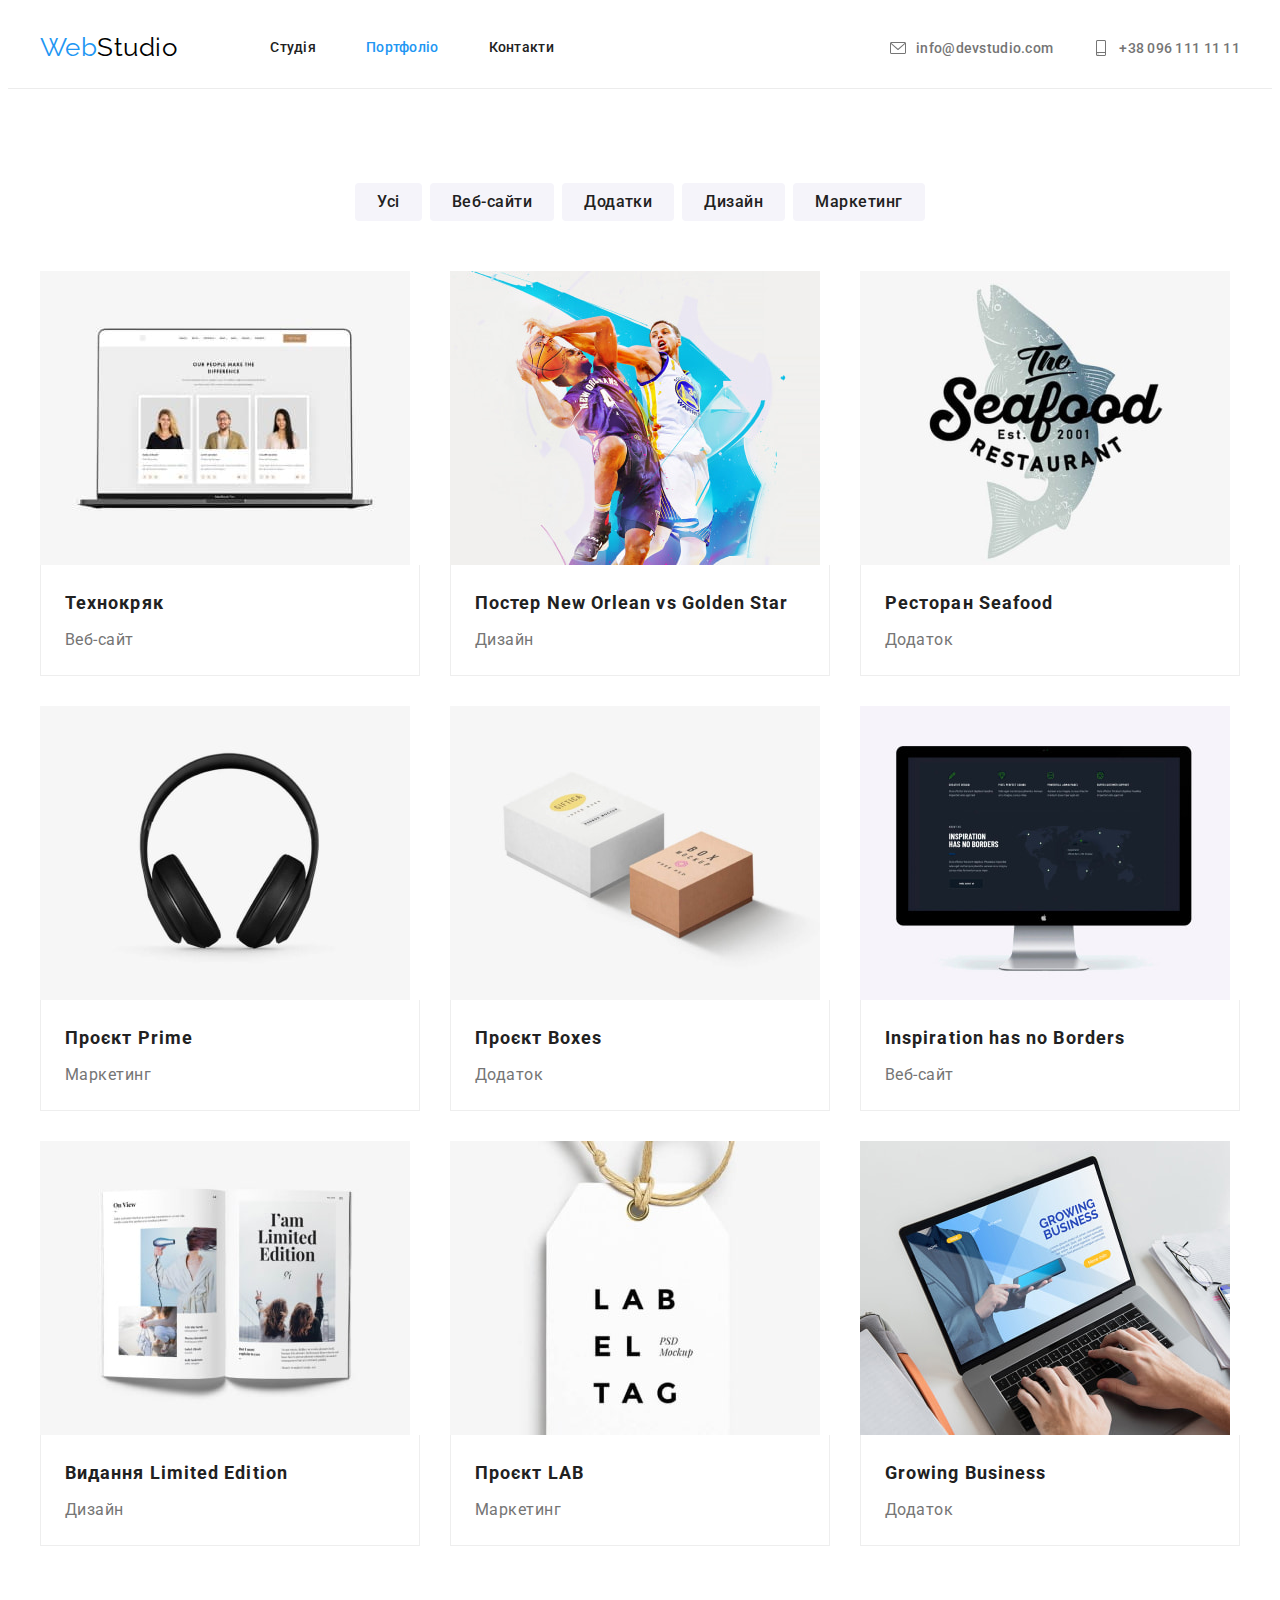
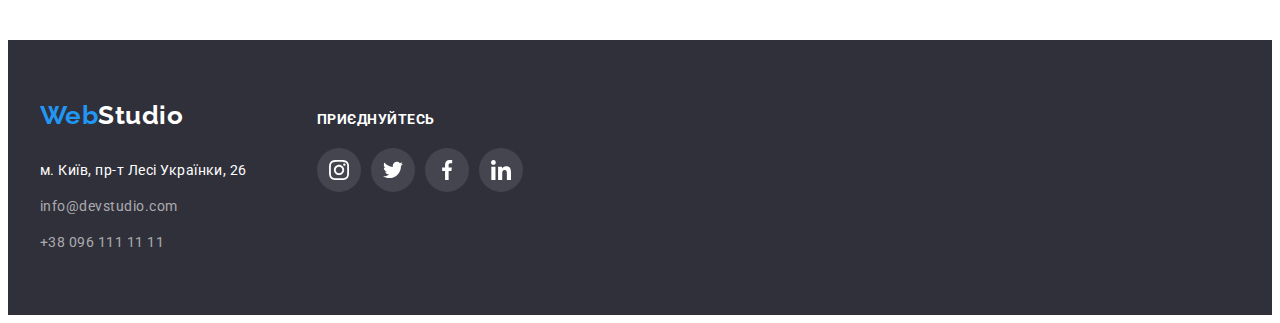
==== portfolio.html @ 2d452a39 "home-first" ====
<!DOCTYPE html>
<html lang="uk">

<head>
  <meta charset="UTF-8">
  <meta http-equiv="X-UA-Compatible" content="IE=edge">
  <meta name="viewport" content="width=device-width, initial-scale=1.0">
  <title>Web Studio/Portfolio</title>
  <link rel="preconnect" href="https://fonts.googleapis.com">
  <link rel="preconnect" href="https://fonts.gstatic.com" crossorigin>
  <link href="https://fonts.googleapis.com/css2?family=Raleway:wght@700&family=Roboto:wght@400;500;700;900&display=swap"
    rel="stylesheet">
  <link rel="stylesheet" href="https://cdnjs.cloudflare.com/ajax/libs/modern-normalize/1.1.0/modern-normalize.min.css"
    integrity="sha512-wpPYUAdjBVSE4KJnH1VR1HeZfpl1ub8YT/NKx4PuQ5NmX2tKuGu6U/JRp5y+Y8XG2tV+wKQpNHVUX03MfMFn9Q=="
    crossorigin="anonymous" referrerpolicy="no-referrer" />
  <link rel="stylesheet" href="./css/styles.css">
</head>

<body>
  <!--Шапка-->
  <header class="header">
    <div class="container">
      <a href="./index.html" class="header-logo link" lang="en" rel="noreferrer noopener">
        <span class="web">Web</span>Studio
      </a>
      <nav class="header-nav">
        <ul class="header-list list">
          <li class="header-items"><a href="./index.html" class="header-link link">Студія</a></li>
          <li class="header-items"><a href="./portfolio.html" class="header-link link current">Портфоліо</a></li>
          <li class="header-items"><a href="#contacts" class="header-link link">Контакти</a></li>
        </ul>
      </nav>
      <ul class="header-contact list">
        <li class="item-mail"><a href="mailto:info@devstudio.com" class="header-mail link">
            <svg width="16" height="16" class="icon-mail">
              <use href="./images/icons.svg#icon-envelope"></use>
            </svg>
            info@devstudio.com</a></li>
        <li class="item-tel"><a href="tel:+380961111111" class="header-tel link">
            <svg width="16" height="16" class="icon-tel">
              <use href="./images/icons.svg#icon-smartphone"></use>
            </svg>
            +38 096 111 11 11</a></li>
      </ul>
    </div>
  </header>

  <!--Основний контент-->

  <main>

    <!--Проєкти-->

    <section class="projects section">
      <div class="container">
        <h1 class="visually-hidden">Проєкти</h1>
        <ul class="projects-list list">
          <li class="projects-items"><button type="button" class="btn">Усі</button></li>
          <li class="projects-items"><button type="button" class="btn">Веб-сайти</button></li>
          <li class="projects-items"><button type="button" class="btn">Додатки</button></li>
          <li class="projects-items"><button type="button" class="btn">Дизайн</button></li>
          <li class="projects-items"><button type="button" class="btn">Маркетинг</button></li>
        </ul>
        <ul class="projects-gallery list">
          <li class="projects-gallery-items">
            <img src="./images/group1.jpg" alt="зображення людей на екрані ноутбука" width="370">
            <div class="description">
              <h2 class="projects-gallery-title title">Технокряк</h2>
              <p class="projects-gallery-text">Веб-сайт</p>
            </div>
          </li>
          <li class="projects-gallery-items">
            <img src="./images/group2.jpg" alt="зображення постера на якому нарисовані баскетболісти" width="370">
            <div class="description">
              <h2 class="projects-gallery-title title">Постер New Orlean vs Golden Star</h2>
              <p class="projects-gallery-text">Дизайн</p>
            </div>
          </li>
          <li class="projects-gallery-items">
            <img src="./images/group3.jpg" alt="зображення емблеми рибного ресторану" width="370">
            <div class="description">
              <h2 class="projects-gallery-title title">Ресторан Seafood</h2>
              <p class="projects-gallery-text">Додаток</p>
            </div>
          </li>
          <li class="projects-gallery-items">
            <img src="./images/group4.jpg" alt="зображення навушників" width="370">
            <div class="description">
              <h2 class="projects-gallery-title title">Проєкт Prime</h2>
              <p class="projects-gallery-text">Маркетинг</p>
            </div>
          </li>
          <li class="projects-gallery-items">
            <img src="./images/group5.jpg" alt="зображення коробок" width="370">
            <div class="description">
              <h2 class="projects-gallery-title title">Проєкт Boxes</h2>
              <p class="projects-gallery-text">Додаток</p>
            </div>
          </li>
          <li class="projects-gallery-items">
            <img src="./images/group6.jpg" alt="зображення Imac" width="370">
            <div class="description">
              <h2 class="projects-gallery-title title">Inspiration has no Borders</h2>
              <p class="projects-gallery-text">Веб-сайт</p>
            </div>
          </li>
          <li class="projects-gallery-items">
            <img src="./images/group7.jpg" alt="зображення розкритої книги" width="370">
            <div class="description">
              <h2 class="projects-gallery-title title">Видання Limited Edition</h2>
              <p class="projects-gallery-text">Дизайн</p>
            </div>
          </li>
          <li class="projects-gallery-items">
            <img src="./images/group8.jpg" alt="зображення бирки" width="370">
            <div class="description">
              <h2 class="projects-gallery-title title">Проєкт LAB</h2>
              <p class="projects-gallery-text">Маркетинг</p>
            </div>
          </li>
          <li class="projects-gallery-items">
            <img src="./images/group9.jpg" alt="зображення ноутбука з рекламою" width="370">
            <div class="description">
              <h2 class="projects-gallery-title title">Growing Business</h2>
              <p class="projects-gallery-text">Додаток</p>
            </div>
          </li>
        </ul>
      </div>
    </section>

  </main>

  <!--Подвал-->
  <footer class="footer">
    <div class="container">
      <div class="footer-cont">
        <address id="contacts" class="footer-address">
          <a href="./index.html" lang="en" rel="noreferrer noopener" class="footer-logo link">
            <span class="web">Web</span>Studio
          </a>
          <ul class="footer-list list">
            <li class="footer-items">м. Київ, пр-т Лесі Українки, 26</li>
            <li>
              <a href="mailto:info@devstudio.com" class="footer-mail link">info@devstudio.com</a>
            </li>
            <li>
              <a href="tel:+380961111111" class="footer-tel link">+38 096 111 11 11</a>
            </li>
          </ul>
        </address>
        <div class="footer-soc">
          <h2 class="footer-soc-title title">приєднуйтесь</h2>
          <ul class="footer-soc-list list">
            <li class="footer-soc-items"><a href="" class="footer-soc-link link">
                <svg width="20" height="20" class="footer-soc-icons">
                  <use href="./images/icons.svg#icon-instagram"></use>
                </svg>
              </a></li>
            <li class="footer-soc-items"><a href="" class="footer-soc-link link">
                <svg width="20" height="20" class="footer-soc-icons">
                  <use href="./images/icons.svg#icon-twitter"></use>
                </svg>
              </a></li>
            <li class="footer-soc-items"><a href="" class="footer-soc-link link">
                <svg width="20" height="20" class="footer-soc-icons">
                  <use href="./images/icons.svg#icon-facebook"></use>
                </svg>
              </a></li>
            <li class="footer-soc-items"><a href="" class="footer-soc-link link">
                <svg width="20" height="20" class="footer-soc-icons">
                  <use href="./images/icons.svg#icon-linkedin"></use>
                </svg>
              </a></li>
          </ul>
        </div>
      </div>
    </div>
  </footer>
</body>

</html>
---- css/styles.css ----
:root {
  --primary-color: #ffffff;
  --second-color: #212121;
  --additional-color: #757575;
  --footer-color: #2f303a;
  --accent-link-color: #2196f3;

  --main-font: 'Roboto', sans-serif;
}
p,
h1,
h2,
h3,
h4,
h5,
h6 {
  margin: 0px;
}
ul {
  margin: 0px;
  padding-left: 0px;
}
img {
  display: block;
  max-width: 100%;
  height: auto;
}

body {
  font-family: var(--main-font);
  color: var(--second-color);
  background-color: var(--primary-color);
  letter-spacing: 0.03em;
}
/* Universal classes */
.container {
  width: 1200px;
  padding: 0px 15px;
  margin: 0px auto;
}
.section {
  padding: 94px 0px;
}
.link {
  text-decoration: none;
}
.list {
  list-style: none;
}
.btn {
  padding: 6px 22px;
  border: 0px;
  border-radius: 4px;

  font-family: inherit;
  cursor: pointer;
  background-color: #f5f4fa;
  font-weight: 500;
  font-size: 16px;
  line-height: 1.63;
  text-align: center;
  letter-spacing: 0.03em;
  color: var(--second-color);
}
.btn:hover,
.btn:focus {
  background-color: var(--accent-link-color);
  box-shadow: 0px 3px 1px rgba(0, 0, 0, 0.1), 0px 1px 2px rgba(0, 0, 0, 0.08),
    0px 2px 2px rgba(0, 0, 0, 0.12);
  border-radius: 4px;
}
.title {
  font-size: 36px;
  line-height: 1.17;
}
.visually-hidden {
  position: absolute;
  width: 1px;
  height: 1px;
  margin: -1px;
  border: 0;
  padding: 0;
  white-space: nowrap;
  overflow: hidden;
}

/* -----------HEADER----------- */
.header {
  border-bottom: 1px solid #ececec;
}
header .container {
  display: flex;
  align-items: center;
}
.header-logo {
  margin-right: 93px;
  padding-top: 24px;
  padding-bottom: 25px;
  display: block;

  font-family: 'Raleway', sans-serif;
  font-size: 26px;
  line-height: 1.19;
  color: #000000;
}
.web {
  font-family: 'Raleway', sans-serif;
  font-size: 26px;
  line-height: 1.19;
  color: var(--accent-link-color);
}
.header-list {
  display: flex;
}
.header-items:not(:last-child) {
  margin-right: 50px;
}
.header-link {
  display: block;
  padding-top: 32px;
  padding-bottom: 32px;

  font-weight: 500;
  font-size: 14px;
  line-height: 1.14;
  letter-spacing: 0.02em;
  color: var(--second-color);
}
.header-link:hover,
.header-link:focus {
  color: var(--accent-link-color);
}
.header-contact {
  display: flex;
  margin-left: auto;
}
.item-mail {
  margin-right: 40px;
}
.header-mail {
  display: flex;
  justify-content: center;
  align-items: center;
  padding-top: 32px;
  padding-bottom: 32px;

  font-weight: 500;
  font-size: 14px;
  line-height: 16px;
  letter-spacing: 0.02em;
  color: var(--additional-color);
}
.header-mail:hover,
.header-mail:focus {
  color: var(--accent-link-color);
}
.header-tel {
  display: flex;
  justify-content: center;
  align-items: center;
  padding-top: 32px;
  padding-bottom: 32px;

  font-weight: 500;
  font-size: 14px;
  line-height: 16px;
  letter-spacing: 0.02em;
  color: var(--additional-color);
}
.header-tel:hover,
.header-tel:focus {
  color: var(--accent-link-color);
}
.current {
  color: var(--accent-link-color);
}
.icon-mail,
.icon-tel {
  margin-right: 10px;
  fill: currentColor;
}
/* -----------HERO----------- */
.hero {
  max-width: 1600px;
  height: 600px;
  padding: 200px 0px;
  text-align: center;
  margin-left: auto;
  margin-right: auto;

  background-color: #c4c4c4;
  background-image: linear-gradient(to right, rgba(47, 48, 58, 0.4), rgba(47, 48, 58, 0.4)),
    url(../images/banner.jpg);
  background-repeat: no-repeat;
  background-size: cover;
  background-position: center;
}
.hero-title {
  margin-bottom: 30px;

  font-weight: 900;
  font-size: 44px;
  line-height: 1.36;
  text-align: center;
  letter-spacing: 0.06em;
  text-transform: uppercase;
  color: var(--primary-color);
}
.hero-btn {
  padding: 10px 24px;
  box-shadow: 0px 4px 4px rgba(0, 0, 0, 0.15);
  border-radius: 4px;
  border: 0px;

  background-color: var(--accent-link-color);
  font-weight: 700;
  font-size: 16px;
  line-height: 1.88;
  align-items: center;
  text-align: center;
  letter-spacing: 0.06em;
  color: var(--primary-color);
  font-family: inherit;
  cursor: pointer;
}
.hero-btn:hover,
.hero-btn:focus {
  background-color: var(--accent-link-color);
}
/* -----------Features----------- */
.features-list {
  display: flex;
}
.features-items:not(:last-child) {
  margin-right: 30px;
}
.features-items {
  flex-basis: calc((100% - 90px) / 4);
  justify-content: center;
  align-items: center;
}
.icon-features {
  display: flex;
  justify-content: center;
  align-items: center;
  background: #f5f4fa;
  border-radius: 4px;
  height: 120px;
  margin-bottom: 30px;
}
.features-title {
  margin-bottom: 10px;

  font-size: 14px;
  line-height: 1.14;
  text-transform: uppercase;
}
.features-text {
  font-size: 14px;
  line-height: 1.71;
  color: var(--additional-color);
}
/* -----------Busyness----------- */
.busyness-title {
  margin-bottom: 50px;
  text-align: center;
}
.busyness-list {
  display: flex;
}
.busyness-items {
  flex-basis: calc((100% - 60px) / 3);
}
.busyness-items:not(:last-child) {
  margin-right: 30px;
}
.no-padding {
  padding-top: 0px;
}
/* -----------Team----------- */
.team {
  background-color: #f5f4fa;
}
.team-title {
  margin-bottom: 50px;
  text-align: center;
}
.team-list {
  display: flex;
}
.team-items {
  flex-basis: calc((100% - 90px) / 4);
  box-shadow: 0px 1px 3px rgba(0, 0, 0, 0.12), 0px 1px 1px rgba(0, 0, 0, 0.14),
    0px 2px 1px rgba(0, 0, 0, 0.2);
  border-radius: 0px 0px 4px 4px;

  background-color: var(--primary-color);
}
.team-items:not(:last-child) {
  margin-right: 30px;
}
.team-name {
  margin-top: 30px;
  margin-bottom: 10px;

  font-weight: 500;
  font-size: 16px;
  line-height: 1.19;
  text-align: center;
}
.tech-skill {
  margin-bottom: 16px;

  font-size: 16px;
  line-height: 1.19;
  text-align: center;
  color: var(--additional-color);
}
.team-soc-list {
  margin-bottom: 30px;
  display: flex;
  justify-content: center;
  align-items: center;
}
.team-soc-items {
  width: 44px;
  height: 44px;
}
.team-soc-items:not(:last-child) {
  margin-right: 10px;
}
.team-soc-link {
  width: 100%;
  height: 100%;
  display: flex;
  justify-content: center;
  align-items: center;
  border-radius: 50%;
  color: #afb1b8;
}
.team-soc-link:hover,
.team-soc-link:focus {
  background-color: var(--accent-link-color);
  color: var(--primary-color);
}
.team-soc-icons {
  fill: currentColor;
}

/* -----------Clients----------- */
.clients-title {
  margin-bottom: 50px;
  text-align: center;
}
.clients-list {
  display: flex;
}
.clients-items {
  flex-basis: calc((100% - 150px) / 6);
}
.clients-items:not(:last-child) {
  margin-right: 30px;
}
.clients-link {
  display: flex;
  justify-content: center;
  align-items: center;
  width: 170px;
  height: 92px;
  border: 1px solid #afb1b8;
  border-radius: 4px;
  color: #afb1b8;
}
.clients-link:hover,
.clients-link:focus {
  color: var(--accent-link-color);
  border-color: var(--accent-link-color);
}
.clients-icon {
  fill: currentColor;
}

/* -----------Projects----------- */
.projects-list {
  display: flex;
  justify-content: center;
  margin-bottom: 50px;
}
.projects-items:not(:last-child) {
  margin-right: 8px;
}
.projects-gallery {
  display: flex;
  flex-wrap: wrap;
}
.projects-gallery-items {
  margin-right: 30px;
  margin-bottom: 30px;
  flex-basis: calc((100% - 60px) / 3);

  background-color: var(--primary-color);
}
.projects-gallery-items:nth-child(3n + 3) {
  margin-right: 0px;
}
.projects-gallery-items:nth-last-child(-n + 3) {
  margin-bottom: 0px;
}
.projects-gallery-items:hover {
  box-shadow: 0px 1px 1px rgba(0, 0, 0, 0.12), 0px 4px 4px rgba(0, 0, 0, 0.06),
    1px 4px 6px rgba(0, 0, 0, 0.16);
}
.description {
  padding: 20px 24px;
  border: 1px solid #eeeeee;
  border-top: 0px;
}
.projects-gallery-title {
  margin-bottom: 4px;

  font-size: 18px;
  line-height: 2;
  letter-spacing: 0.06em;
}
.projects-gallery-text {
  font-size: 16px;
  line-height: 1.88;
  color: var(--additional-color);
}
/* -----------Footer----------- */
.footer {
  background-color: var(--footer-color);
}
.footer-cont {
  display: flex;
}
.footer-address {
  padding-top: 60px;
  padding-bottom: 60px;
  margin-right: 70px;
  font-style: normal;
  font-size: 14px;
  line-height: 1.71;
}
.footer-logo {
  display: block;
  margin-bottom: 28px;

  font-family: 'Raleway', sans-serif;
  font-weight: 700;
  font-size: 26px;
  line-height: 1.19;
  color: var(--primary-color);
}
.footer-items {
  font-size: 14px;
  line-height: 1.71;
  color: var(--primary-color);
}
.footer-mail {
  display: block;
  margin-top: 12px;

  font-size: 14px;
  line-height: 1.71;
  color: rgba(255, 255, 255, 0.6);
}
.footer-mail:hover,
.footer-mail:focus {
  color: var(--accent-link-color);
}
.footer-tel {
  display: block;
  margin-top: 12px;

  font-size: 14px;
  line-height: 1.71;
  color: rgba(255, 255, 255, 0.6);
}
.footer-tel:hover,
.footer-tel:focus {
  color: var(--accent-link-color);
}
.footer-soc {
  padding-top: 72px;
  padding-bottom: 100px;
}
.footer-soc-title {
  margin-bottom: 20px;
  color: var(--primary-color);
  font-size: 14px;
  line-height: 1.14;
  text-transform: uppercase;
}
.footer-soc-list {
  display: flex;
  justify-content: center;
  align-items: center;
}
.footer-soc-items {
  width: 44px;
  height: 44px;
  border-radius: 50%;
  background: rgba(255, 255, 255, 0.1);
}
.footer-soc-items:not(:last-child) {
  margin-right: 10px;
}
.footer-soc-link {
  width: 100%;
  height: 100%;
  display: flex;
  justify-content: center;
  align-items: center;
  border-radius: 50%;
  color: var(--primary-color);
}
.footer-soc-link:hover,
.footer-soc-link:focus {
  background-color: var(--accent-link-color);
}
.footer-soc-icons {
  fill: currentColor;
}
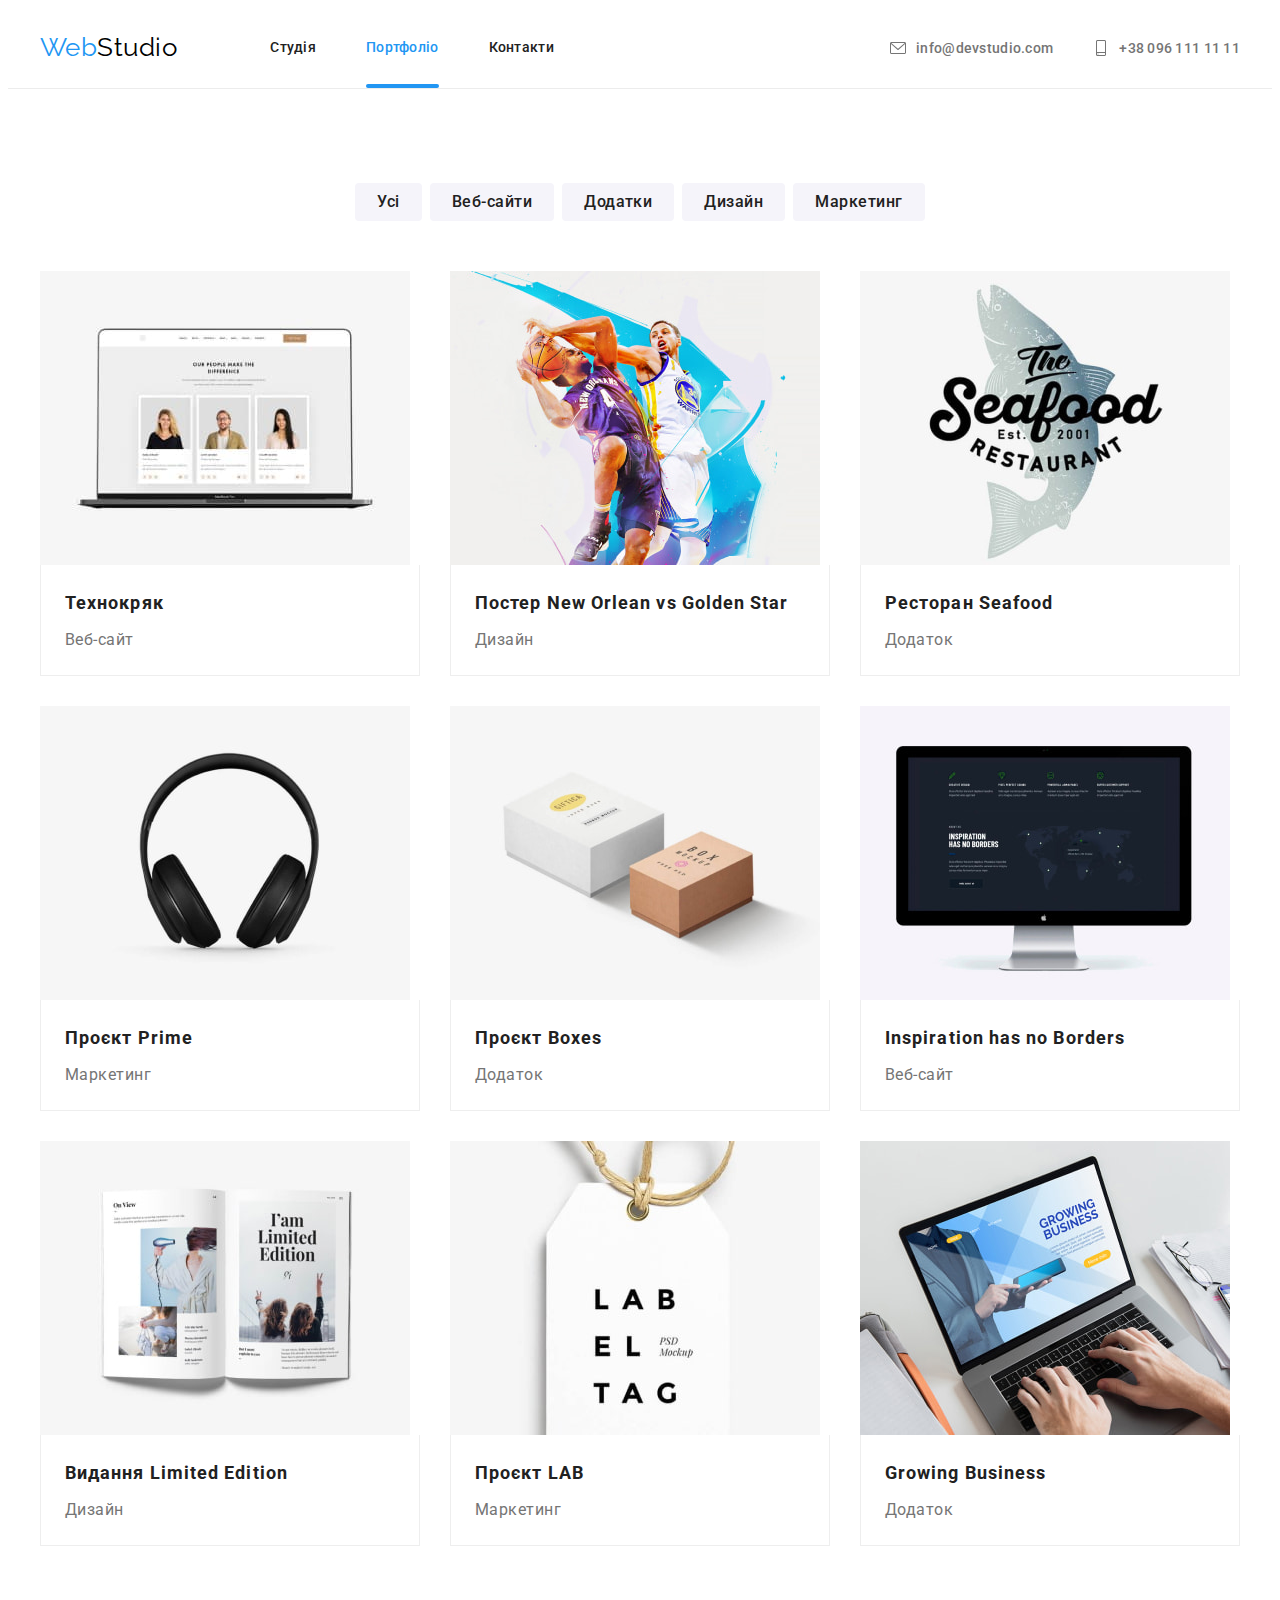
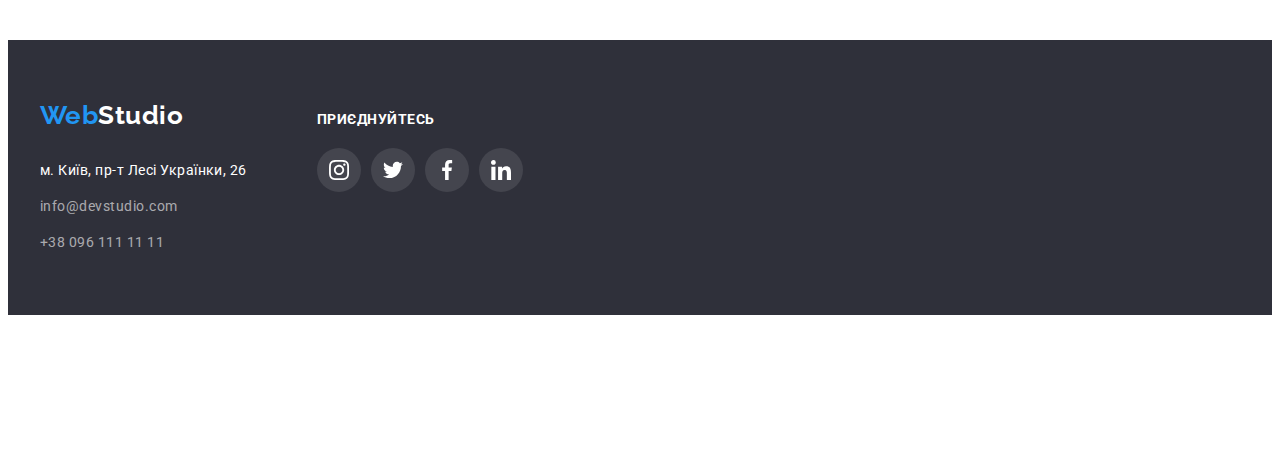
==== commit 90f95d18: "home-two" ====
--- a/portfolio.html
+++ b/portfolio.html
@@ -63,67 +63,148 @@
         </ul>
         <ul class="projects-gallery list">
           <li class="projects-gallery-items">
-            <img src="./images/group1.jpg" alt="зображення людей на екрані ноутбука" width="370">
-            <div class="description">
-              <h2 class="projects-gallery-title title">Технокряк</h2>
-              <p class="projects-gallery-text">Веб-сайт</p>
-            </div>
-          </li>
-          <li class="projects-gallery-items">
-            <img src="./images/group2.jpg" alt="зображення постера на якому нарисовані баскетболісти" width="370">
-            <div class="description">
-              <h2 class="projects-gallery-title title">Постер New Orlean vs Golden Star</h2>
-              <p class="projects-gallery-text">Дизайн</p>
-            </div>
-          </li>
-          <li class="projects-gallery-items">
-            <img src="./images/group3.jpg" alt="зображення емблеми рибного ресторану" width="370">
-            <div class="description">
-              <h2 class="projects-gallery-title title">Ресторан Seafood</h2>
-              <p class="projects-gallery-text">Додаток</p>
-            </div>
-          </li>
-          <li class="projects-gallery-items">
-            <img src="./images/group4.jpg" alt="зображення навушників" width="370">
-            <div class="description">
-              <h2 class="projects-gallery-title title">Проєкт Prime</h2>
-              <p class="projects-gallery-text">Маркетинг</p>
-            </div>
-          </li>
-          <li class="projects-gallery-items">
-            <img src="./images/group5.jpg" alt="зображення коробок" width="370">
-            <div class="description">
-              <h2 class="projects-gallery-title title">Проєкт Boxes</h2>
-              <p class="projects-gallery-text">Додаток</p>
-            </div>
-          </li>
-          <li class="projects-gallery-items">
-            <img src="./images/group6.jpg" alt="зображення Imac" width="370">
-            <div class="description">
-              <h2 class="projects-gallery-title title">Inspiration has no Borders</h2>
-              <p class="projects-gallery-text">Веб-сайт</p>
-            </div>
-          </li>
-          <li class="projects-gallery-items">
-            <img src="./images/group7.jpg" alt="зображення розкритої книги" width="370">
-            <div class="description">
-              <h2 class="projects-gallery-title title">Видання Limited Edition</h2>
-              <p class="projects-gallery-text">Дизайн</p>
-            </div>
-          </li>
-          <li class="projects-gallery-items">
-            <img src="./images/group8.jpg" alt="зображення бирки" width="370">
-            <div class="description">
-              <h2 class="projects-gallery-title title">Проєкт LAB</h2>
-              <p class="projects-gallery-text">Маркетинг</p>
-            </div>
-          </li>
-          <li class="projects-gallery-items">
-            <img src="./images/group9.jpg" alt="зображення ноутбука з рекламою" width="370">
-            <div class="description">
-              <h2 class="projects-gallery-title title">Growing Business</h2>
-              <p class="projects-gallery-text">Додаток</p>
-            </div>
+            <a href="" class="projects-gallery-link link">
+              <div class="projects-gallery-foto">
+                <img src="./images/group1.jpg" alt="зображення людей на екрані ноутбука" width="370">
+                <p class="gallery-foto-text">Ресурс пропонує комплексні пропозиції з різним рівнем функціоналу та
+                  сервісів. Все це дозволить
+                  відвідувачу отримати
+                  вичерпні відомості про компанію чи приватну особу.
+                </p>
+              </div>
+              <div class="description">
+                <h2 class="projects-gallery-title title">Технокряк</h2>
+                <p class="projects-gallery-text">Веб-сайт</p>
+              </div>
+            </a>
+          </li>
+          <li class="projects-gallery-items">
+            <a href="" class="projects-gallery-link link">
+              <div class="projects-gallery-foto">
+                <img src="./images/group2.jpg" alt="зображення постера на якому нарисовані баскетболісти" width="370">
+                <p class="gallery-foto-text">Ресурс пропонує комплексні пропозиції з різним рівнем функціоналу та
+                  сервісів. Все це дозволить
+                  відвідувачу отримати
+                  вичерпні відомості про компанію чи приватну особу.
+                </p>
+              </div>
+              <div class="description">
+                <h2 class="projects-gallery-title title">Постер New Orlean vs Golden Star</h2>
+                <p class="projects-gallery-text">Дизайн</p>
+              </div>
+            </a>
+          </li>
+          <li class="projects-gallery-items">
+            <a href="" class="projects-gallery-link link">
+              <div class="projects-gallery-foto">
+                <img src="./images/group3.jpg" alt="зображення емблеми рибного ресторану" width="370">
+                <p class="gallery-foto-text">Ресурс пропонує комплексні пропозиції з різним рівнем функціоналу та
+                  сервісів. Все це дозволить
+                  відвідувачу отримати
+                  вичерпні відомості про компанію чи приватну особу.
+                </p>
+              </div>
+              <div class="description">
+                <h2 class="projects-gallery-title title">Ресторан Seafood</h2>
+                <p class="projects-gallery-text">Додаток</p>
+              </div>
+            </a>
+          </li>
+          <li class="projects-gallery-items">
+            <a href="" class="projects-gallery-link link">
+              <div class="projects-gallery-foto">
+                <img src="./images/group4.jpg" alt="зображення навушників" width="370">
+                <p class="gallery-foto-text">Ресурс пропонує комплексні пропозиції з різним рівнем функціоналу та
+                  сервісів. Все це дозволить
+                  відвідувачу отримати
+                  вичерпні відомості про компанію чи приватну особу.
+                </p>
+              </div>
+              <div class="description">
+                <h2 class="projects-gallery-title title">Проєкт Prime</h2>
+                <p class="projects-gallery-text">Маркетинг</p>
+              </div>
+            </a>
+          </li>
+          <li class="projects-gallery-items">
+            <a href="" class="projects-gallery-link link">
+              <div class="projects-gallery-foto">
+                <img src="./images/group5.jpg" alt="зображення коробок" width="370">
+                <p class="gallery-foto-text">Ресурс пропонує комплексні пропозиції з різним рівнем функціоналу та
+                  сервісів. Все це дозволить
+                  відвідувачу отримати
+                  вичерпні відомості про компанію чи приватну особу.
+                </p>
+              </div>
+              <div class="description">
+                <h2 class="projects-gallery-title title">Проєкт Boxes</h2>
+                <p class="projects-gallery-text">Додаток</p>
+              </div>
+            </a>
+          </li>
+          <li class="projects-gallery-items">
+            <a href="" class="projects-gallery-link link">
+              <div class="projects-gallery-foto">
+                <img src="./images/group6.jpg" alt="зображення Imac" width="370">
+                <p class="gallery-foto-text">Ресурс пропонує комплексні пропозиції з різним рівнем функціоналу та
+                  сервісів. Все це дозволить
+                  відвідувачу отримати
+                  вичерпні відомості про компанію чи приватну особу.
+                </p>
+              </div>
+              <div class="description">
+                <h2 class="projects-gallery-title title">Inspiration has no Borders</h2>
+                <p class="projects-gallery-text">Веб-сайт</p>
+              </div>
+            </a>
+          </li>
+          <li class="projects-gallery-items">
+            <a href="" class="projects-gallery-link link">
+              <div class="projects-gallery-foto">
+                <img src="./images/group7.jpg" alt="зображення розкритої книги" width="370">
+                <p class="gallery-foto-text">Ресурс пропонує комплексні пропозиції з різним рівнем функціоналу та
+                  сервісів. Все це дозволить
+                  відвідувачу отримати
+                  вичерпні відомості про компанію чи приватну особу.
+                </p>
+              </div>
+              <div class="description">
+                <h2 class="projects-gallery-title title">Видання Limited Edition</h2>
+                <p class="projects-gallery-text">Дизайн</p>
+              </div>
+            </a>
+          </li>
+          <li class="projects-gallery-items">
+            <a href="" class="projects-gallery-link link">
+              <div class="projects-gallery-foto">
+                <img src="./images/group8.jpg" alt="зображення бирки" width="370">
+                <p class="gallery-foto-text">Ресурс пропонує комплексні пропозиції з різним рівнем функціоналу та
+                  сервісів. Все це дозволить
+                  відвідувачу отримати
+                  вичерпні відомості про компанію чи приватну особу.
+                </p>
+              </div>
+              <div class="description">
+                <h2 class="projects-gallery-title title">Проєкт LAB</h2>
+                <p class="projects-gallery-text">Маркетинг</p>
+              </div>
+            </a>
+          </li>
+          <li class="projects-gallery-items">
+            <a href="" class="projects-gallery-link link">
+              <div>
+                <img src="./images/group9.jpg" alt="зображення ноутбука з рекламою" width="370">
+                <p class="gallery-foto-text">Ресурс пропонує комплексні пропозиції з різним рівнем функціоналу та
+                  сервісів. Все це дозволить
+                  відвідувачу отримати
+                  вичерпні відомості про компанію чи приватну особу.
+                </p>
+              </div>
+              <div class="description">
+                <h2 class="projects-gallery-title title">Growing Business</h2>
+                <p class="projects-gallery-text">Додаток</p>
+              </div>
+            </a>
           </li>
         </ul>
       </div>
--- a/css/styles.css
+++ b/css/styles.css
@@ -61,13 +61,15 @@
   text-align: center;
   letter-spacing: 0.03em;
   color: var(--second-color);
+
+  transition: background-color 250ms cubic-bezier(0.4, 0, 0.2, 1),
+    box-shadow 250ms cubic-bezier(0.4, 0, 0.2, 1);
 }
 .btn:hover,
 .btn:focus {
   background-color: var(--accent-link-color);
   box-shadow: 0px 3px 1px rgba(0, 0, 0, 0.1), 0px 1px 2px rgba(0, 0, 0, 0.08),
     0px 2px 2px rgba(0, 0, 0, 0.12);
-  border-radius: 4px;
 }
 .title {
   font-size: 36px;
@@ -116,6 +118,8 @@
   margin-right: 50px;
 }
 .header-link {
+  position: relative;
+
   display: block;
   padding-top: 32px;
   padding-bottom: 32px;
@@ -125,10 +129,30 @@
   line-height: 1.14;
   letter-spacing: 0.02em;
   color: var(--second-color);
-}
+
+  transition: color 250ms cubic-bezier(0.4, 0, 0.2, 1);
+}
+
 .header-link:hover,
 .header-link:focus {
   color: var(--accent-link-color);
+}
+.current {
+  color: var(--accent-link-color);
+}
+.header-link.current::after {
+  content: '';
+
+  position: absolute;
+  left: 0;
+  bottom: 0;
+
+  display: block;
+  width: 100%;
+  height: 4px;
+  background-color: var(--accent-link-color);
+  border-radius: 2px;
+  bottom: 0;
 }
 .header-contact {
   display: flex;
@@ -149,6 +173,8 @@
   line-height: 16px;
   letter-spacing: 0.02em;
   color: var(--additional-color);
+
+  transition: color 250ms cubic-bezier(0.4, 0, 0.2, 1);
 }
 .header-mail:hover,
 .header-mail:focus {
@@ -166,12 +192,11 @@
   line-height: 16px;
   letter-spacing: 0.02em;
   color: var(--additional-color);
+
+  transition: color 250ms cubic-bezier(0.4, 0, 0.2, 1);
 }
 .header-tel:hover,
 .header-tel:focus {
-  color: var(--accent-link-color);
-}
-.current {
   color: var(--accent-link-color);
 }
 .icon-mail,
@@ -222,6 +247,8 @@
   color: var(--primary-color);
   font-family: inherit;
   cursor: pointer;
+
+  transition: background-color 250ms cubic-bezier(0.4, 0, 0.2, 1);
 }
 .hero-btn:hover,
 .hero-btn:focus {
@@ -261,6 +288,9 @@
   color: var(--additional-color);
 }
 /* -----------Busyness----------- */
+.no-padding {
+  padding-top: 0px;
+}
 .busyness-title {
   margin-bottom: 50px;
   text-align: center;
@@ -269,13 +299,25 @@
   display: flex;
 }
 .busyness-items {
+  position: relative;
   flex-basis: calc((100% - 60px) / 3);
 }
 .busyness-items:not(:last-child) {
   margin-right: 30px;
 }
-.no-padding {
-  padding-top: 0px;
+.busyness-description {
+  position: absolute;
+  width: 100%;
+  bottom: 0;
+  padding-top: 27px;
+  padding-bottom: 27px;
+  background-color: rgba(47, 48, 58, 0.8);
+
+  font-size: 14px;
+  line-height: 1.14;
+  text-align: center;
+  text-transform: uppercase;
+  color: var(--primary-color);
 }
 /* -----------Team----------- */
 .team {
@@ -337,6 +379,9 @@
   align-items: center;
   border-radius: 50%;
   color: #afb1b8;
+
+  transition: background-color 250ms cubic-bezier(0.4, 0, 0.2, 1),
+    color 250ms cubic-bezier(0.4, 0, 0.2, 1);
 }
 .team-soc-link:hover,
 .team-soc-link:focus {
@@ -370,6 +415,9 @@
   border: 1px solid #afb1b8;
   border-radius: 4px;
   color: #afb1b8;
+
+  transition: color 250ms cubic-bezier(0.4, 0, 0.2, 1),
+    border-color 250ms cubic-bezier(0.4, 0, 0.2, 1);
 }
 .clients-link:hover,
 .clients-link:focus {
@@ -393,12 +441,15 @@
   display: flex;
   flex-wrap: wrap;
 }
+
 .projects-gallery-items {
   margin-right: 30px;
   margin-bottom: 30px;
   flex-basis: calc((100% - 60px) / 3);
 
   background-color: var(--primary-color);
+
+  transition: box-shadow 250ms cubic-bezier(0.4, 0, 0.2, 1);
 }
 .projects-gallery-items:nth-child(3n + 3) {
   margin-right: 0px;
@@ -406,9 +457,35 @@
 .projects-gallery-items:nth-last-child(-n + 3) {
   margin-bottom: 0px;
 }
-.projects-gallery-items:hover {
+.projects-gallery-items:hover,
+.projects-gallery-items:focus {
   box-shadow: 0px 1px 1px rgba(0, 0, 0, 0.12), 0px 4px 4px rgba(0, 0, 0, 0.06),
     1px 4px 6px rgba(0, 0, 0, 0.16);
+}
+.projects-gallery-items:hover .gallery-foto-text,
+.projects-gallery-items:focus .gallery-foto-text {
+  opacity: 1;
+  transform: translateY(0);
+}
+.projects-gallery-foto {
+  position: relative;
+  overflow: hidden;
+}
+.gallery-foto-text {
+  position: absolute;
+  transform: translateY(100%);
+  opacity: 0;
+  top: 0;
+  padding: 63px 24px;
+  width: 100%;
+  height: 100%;
+  background-color: rgba(33, 150, 243, 0.9);
+  font-size: 18px;
+  line-height: 1.56;
+  color: var(--primary-color);
+
+  transition: transform 250ms cubic-bezier(0.4, 0, 0.2, 1),
+    opacity 250ms cubic-bezier(0.4, 0, 0.2, 1);
 }
 .description {
   padding: 20px 24px;
@@ -421,6 +498,7 @@
   font-size: 18px;
   line-height: 2;
   letter-spacing: 0.06em;
+  color: var(--second-color);
 }
 .projects-gallery-text {
   font-size: 16px;
@@ -464,6 +542,8 @@
   font-size: 14px;
   line-height: 1.71;
   color: rgba(255, 255, 255, 0.6);
+
+  transition: color 250ms cubic-bezier(0.4, 0, 0.2, 1);
 }
 .footer-mail:hover,
 .footer-mail:focus {
@@ -476,6 +556,8 @@
   font-size: 14px;
   line-height: 1.71;
   color: rgba(255, 255, 255, 0.6);
+
+  transition: color 250ms cubic-bezier(0.4, 0, 0.2, 1);
 }
 .footer-tel:hover,
 .footer-tel:focus {
@@ -514,6 +596,8 @@
   align-items: center;
   border-radius: 50%;
   color: var(--primary-color);
+
+  transition: background-color 250ms cubic-bezier(0.4, 0, 0.2, 1);
 }
 .footer-soc-link:hover,
 .footer-soc-link:focus {
@@ -522,3 +606,49 @@
 .footer-soc-icons {
   fill: currentColor;
 }
+/* -----------Modal----------- */
+.backdrop {
+  position: fixed;
+  top: 0;
+  left: 0;
+
+  width: 100%;
+  height: 100%;
+
+  background-color: rgba(0, 0, 0, 0.2);
+}
+.is-hidden {
+  opacity: 0;
+  pointer-events: none;
+}
+.modal {
+  position: absolute;
+  top: 50%;
+  left: 50%;
+  transform: translate(-50%, -50%);
+
+  min-height: 581px;
+  min-width: 528px;
+
+  background-color: var(--primary-color);
+  box-shadow: 0px 1px 3px rgba(0, 0, 0, 0.12), 0px 1px 1px rgba(0, 0, 0, 0.14),
+    0px 2px 1px rgba(0, 0, 0, 0.2);
+  border-radius: 4px;
+}
+.close {
+  position: absolute;
+  top: 8px;
+  right: 8px;
+  display: flex;
+  justify-content: center;
+  align-items: center;
+  width: 30px;
+  height: 30px;
+  border-radius: 50%;
+  background-color: var(--primary-color);
+  border: 1px solid rgba(0, 0, 0, 0.1);
+  cursor: pointer;
+}
+.icon-close-black {
+  fill: #000000;
+}
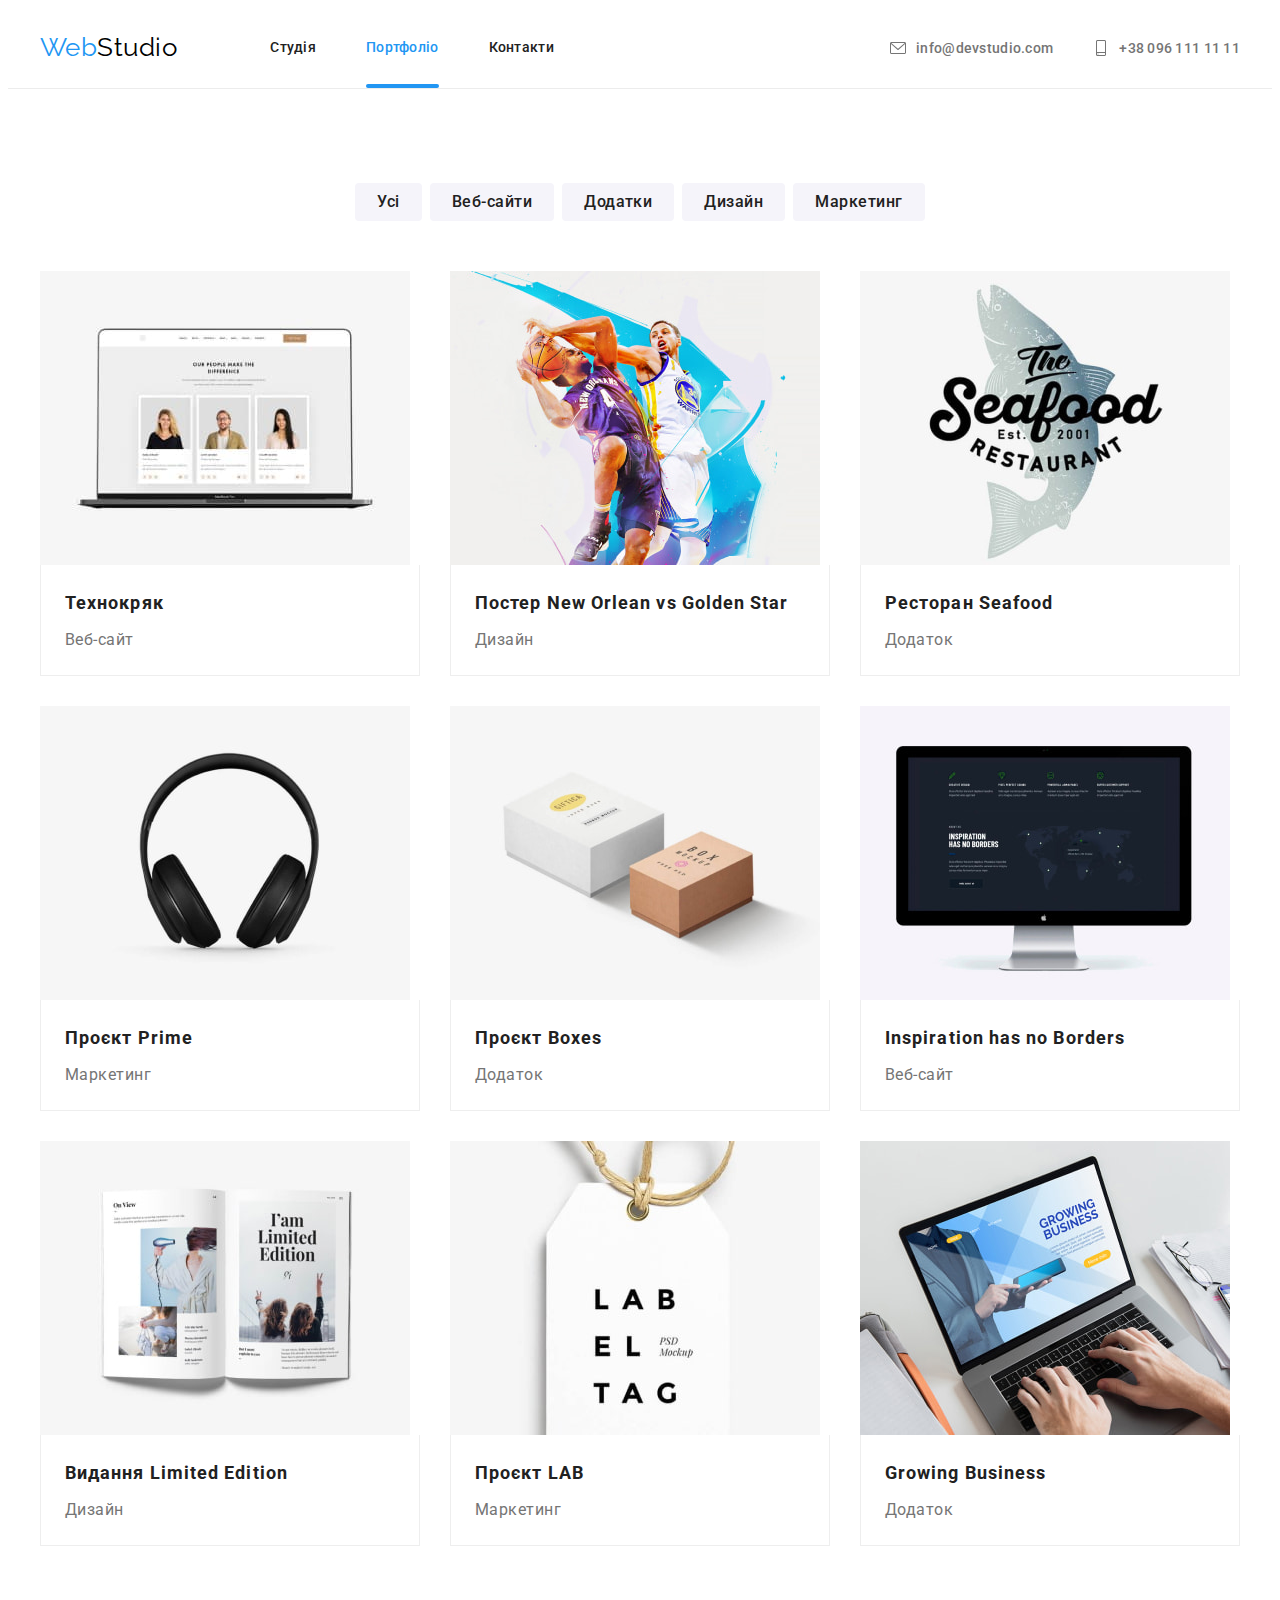
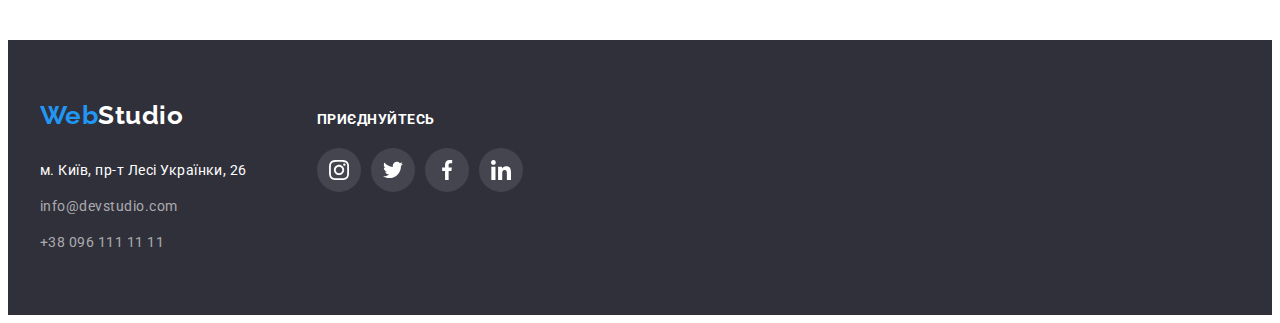
==== commit cc47086c: "class-projects-gallery-foto-9" ====
--- a/portfolio.html
+++ b/portfolio.html
@@ -192,7 +192,7 @@
           </li>
           <li class="projects-gallery-items">
             <a href="" class="projects-gallery-link link">
-              <div>
+              <div class="projects-gallery-foto">
                 <img src="./images/group9.jpg" alt="зображення ноутбука з рекламою" width="370">
                 <p class="gallery-foto-text">Ресурс пропонує комплексні пропозиції з різним рівнем функціоналу та
                   сервісів. Все це дозволить
